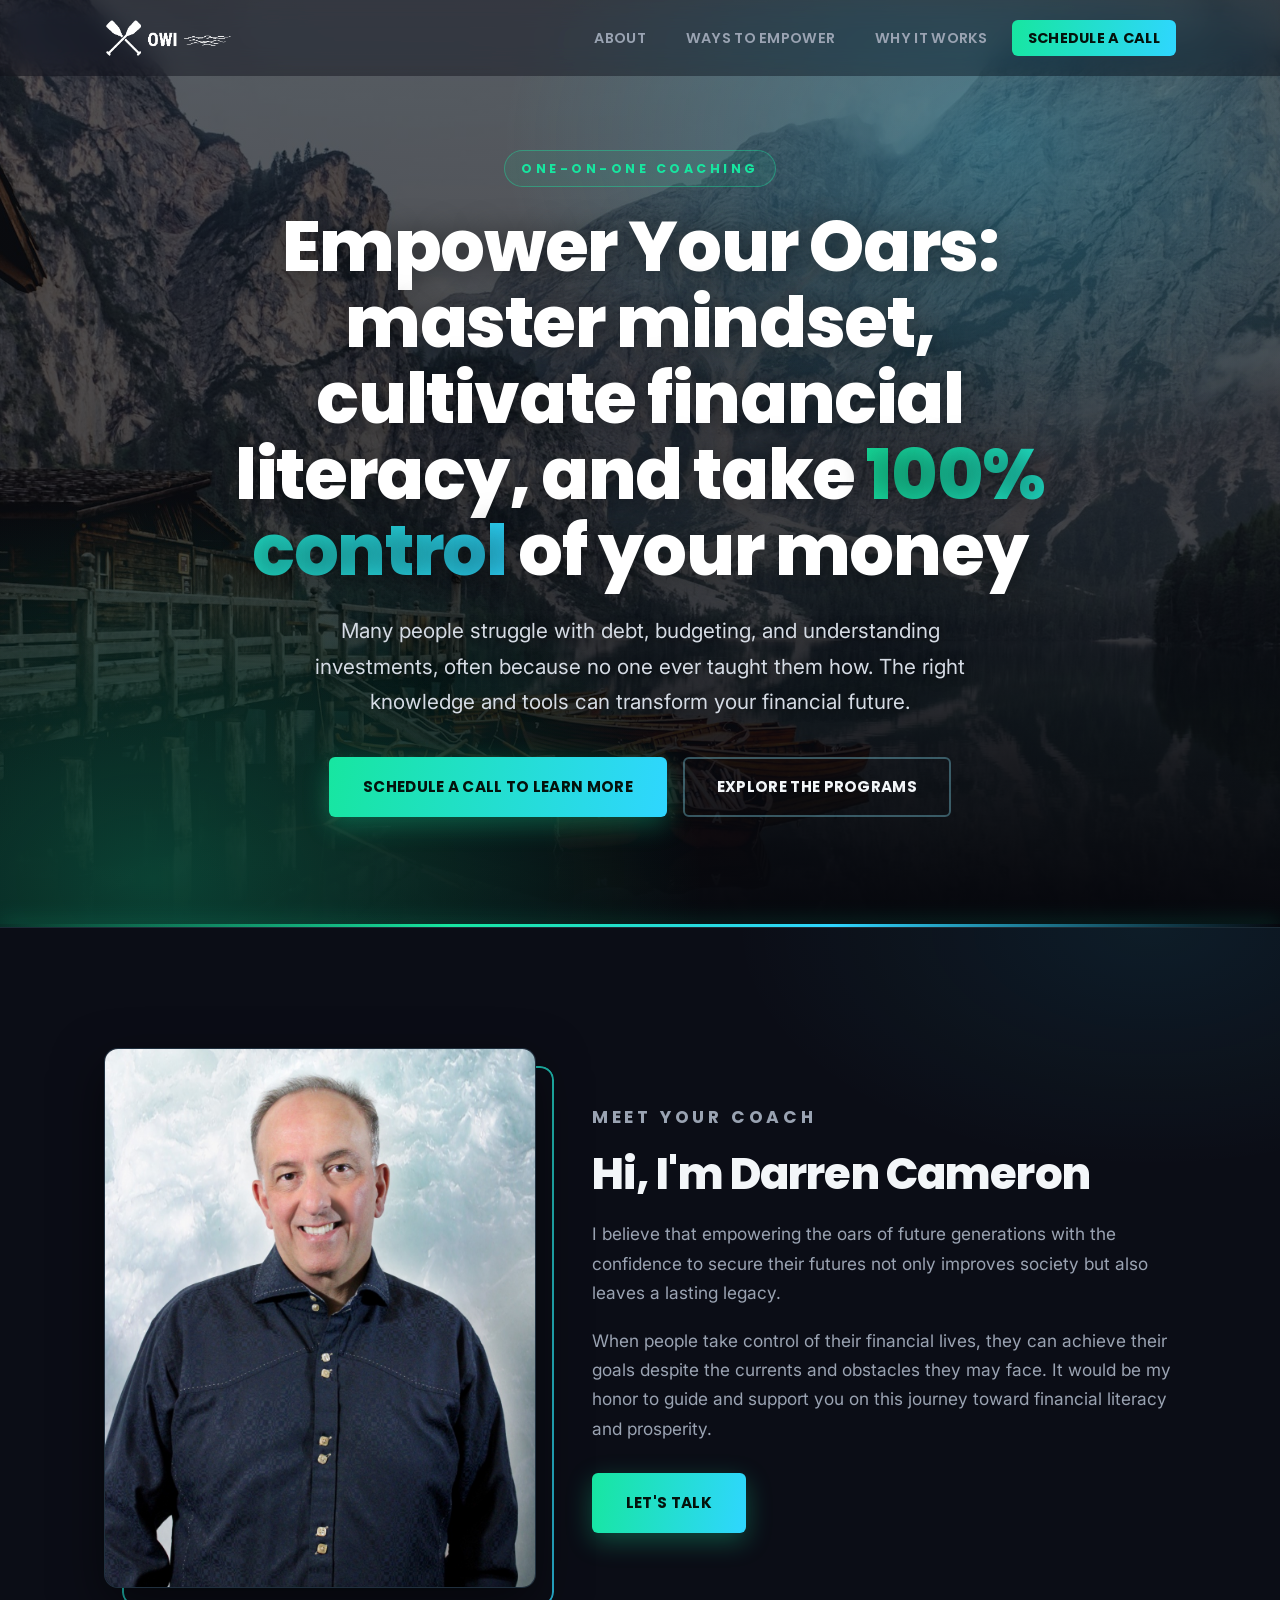
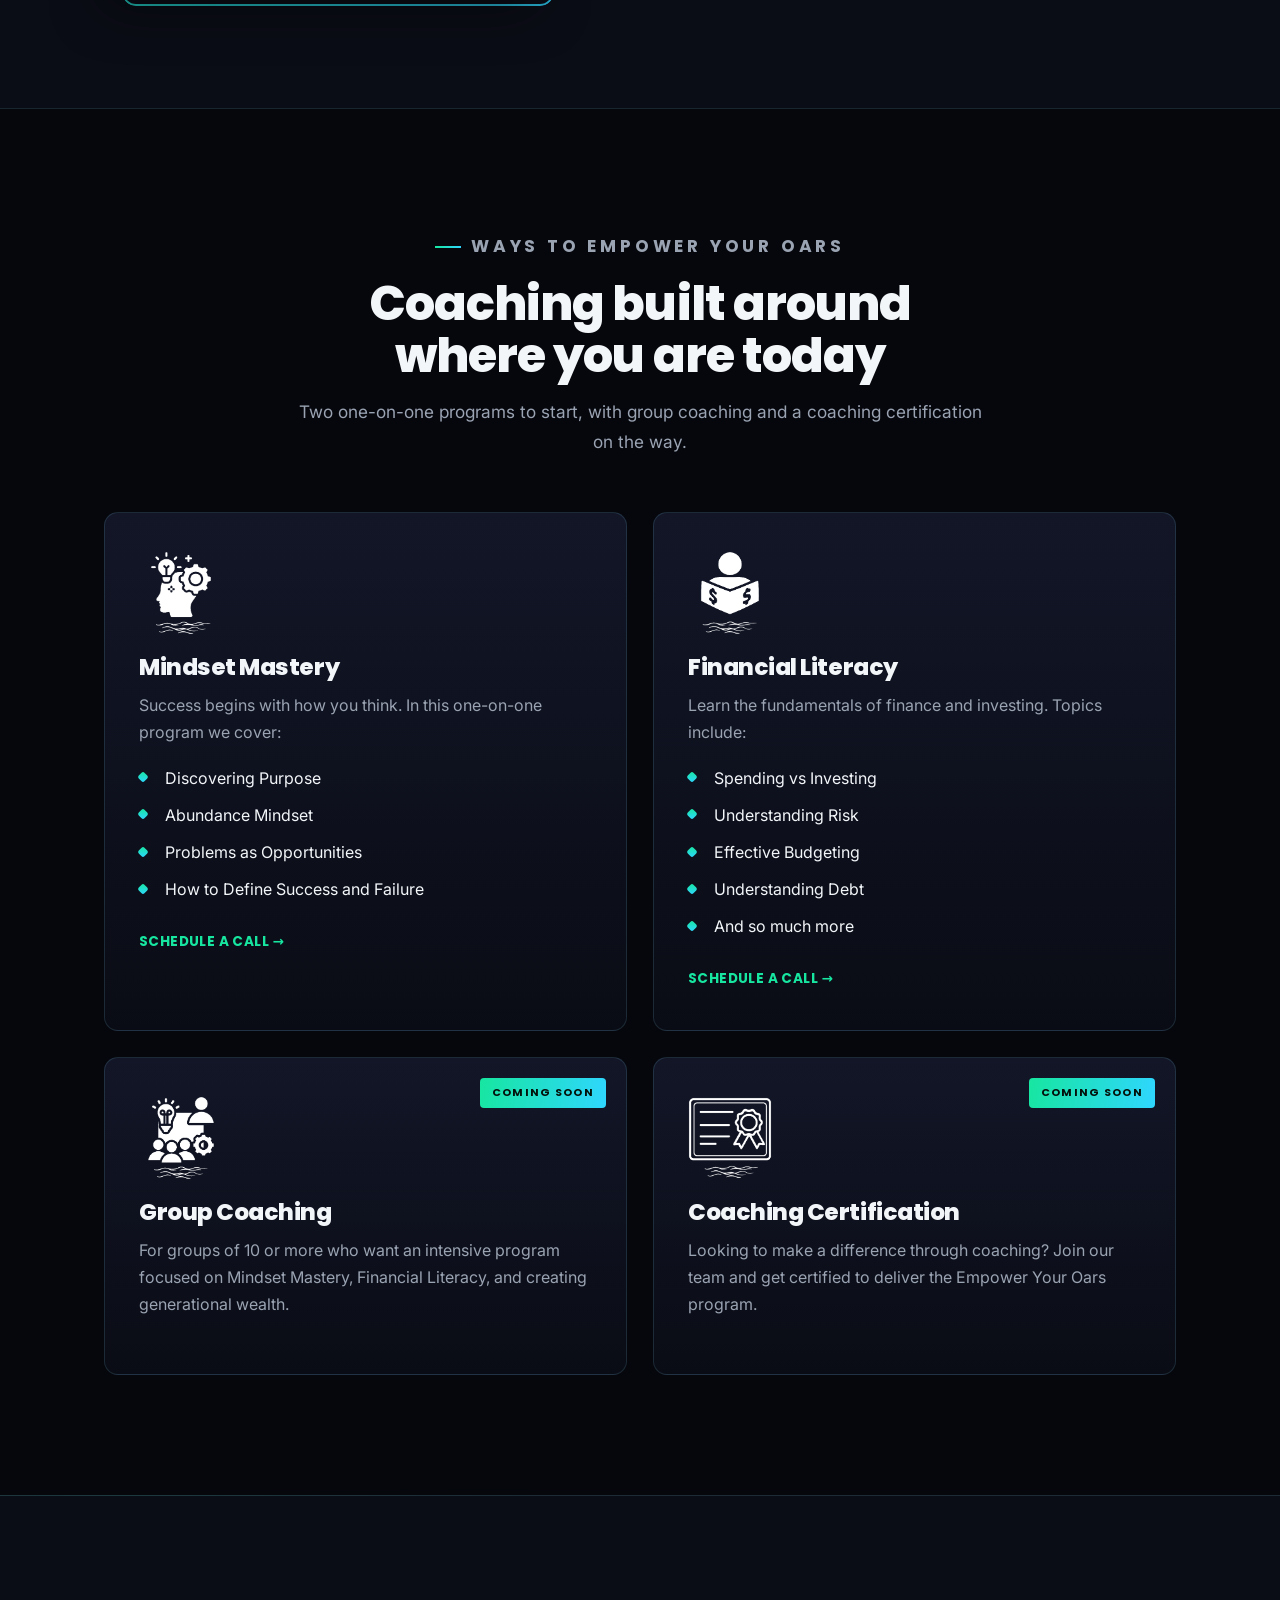
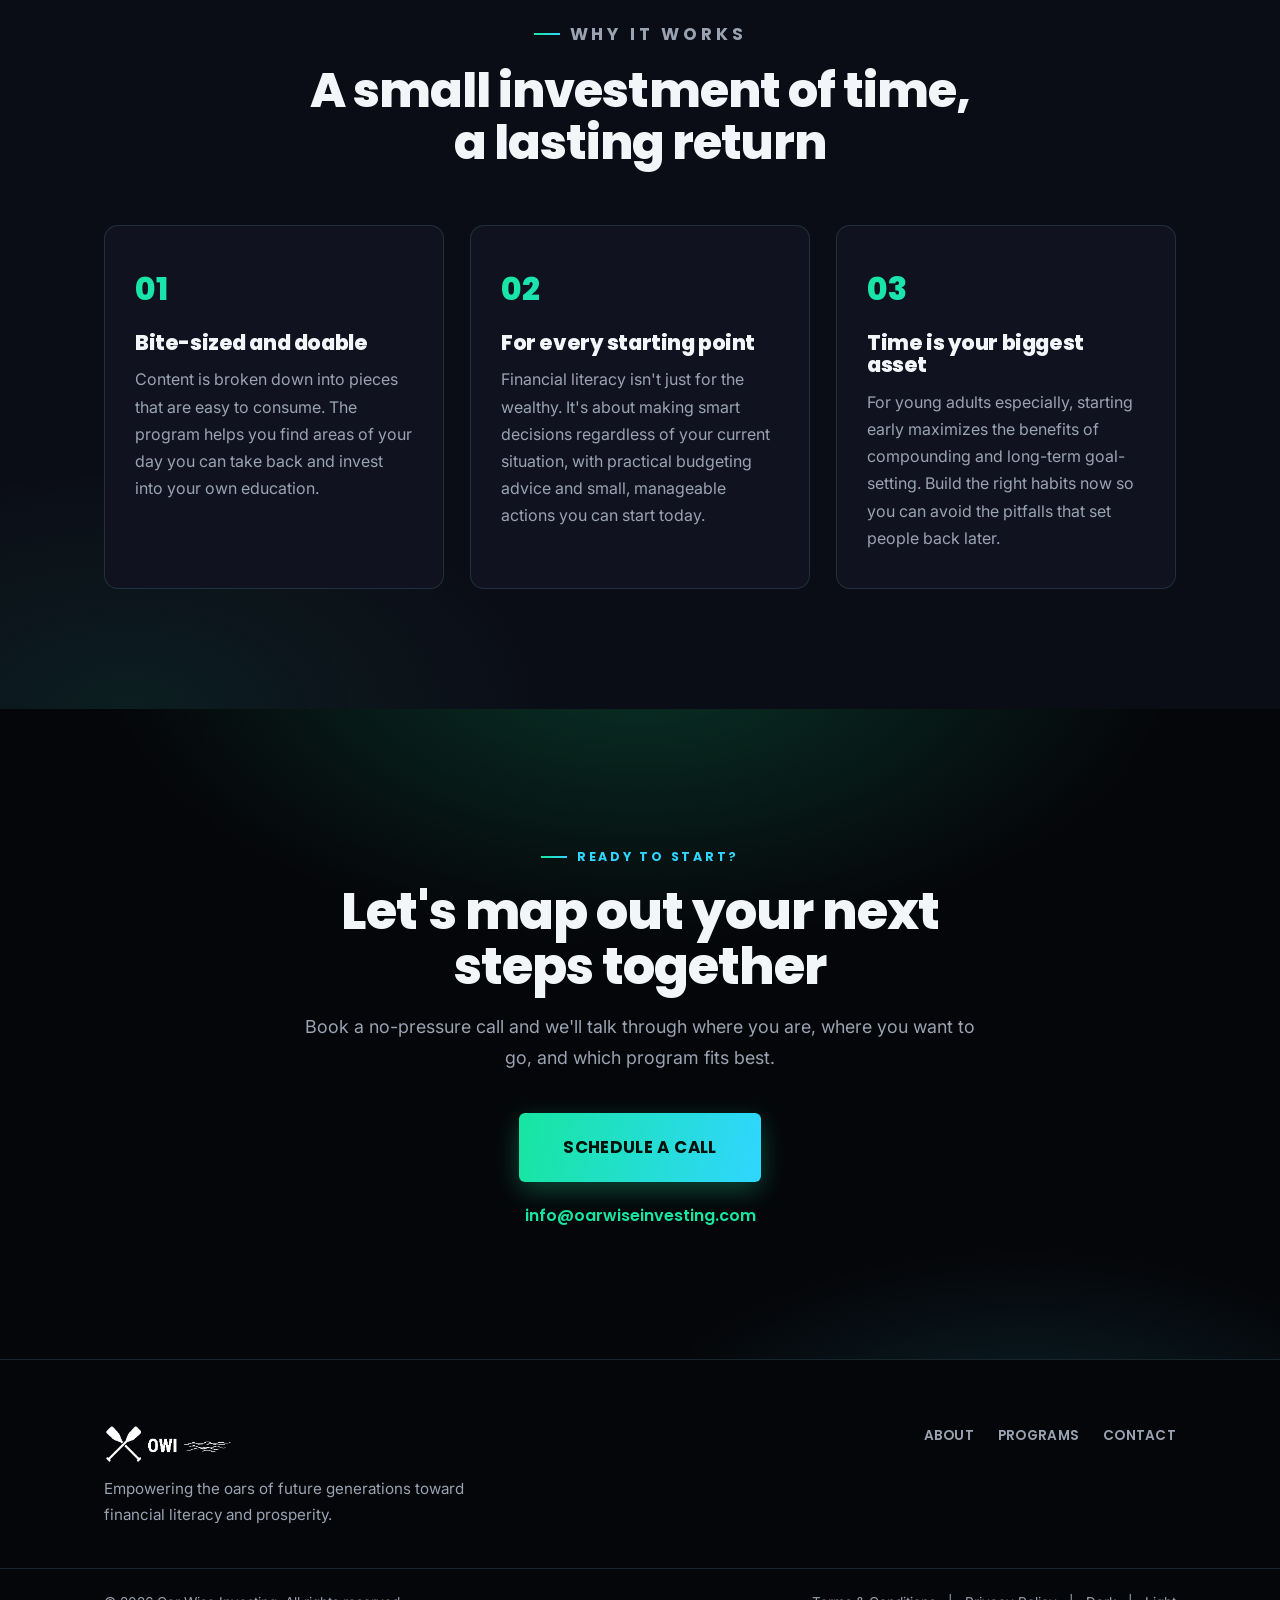
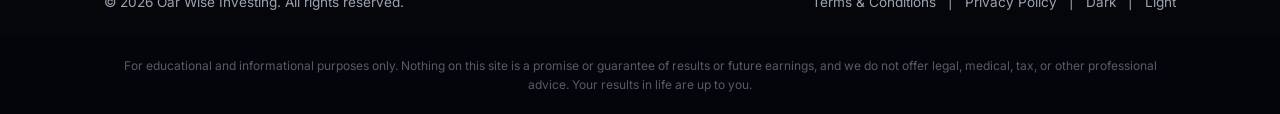
==== index-edgy.html @ b5847a8e "Add bold/edgy theme variant (index-edgy.html + styles-edgy.css); cross-link all three themes" ====
<!DOCTYPE html>
<html lang="en">
<!-- Built by Koinos | linkedin.com/in/chana | 2026 -->
<head>
    <meta charset="UTF-8">
    <meta name="viewport" content="width=device-width, initial-scale=1.0">
    <meta name="description" content="Empower Your Oars Coaching Program with Darren Cameron. One-on-one mindset mastery and financial literacy coaching to help you take 100% control of your money and build a lasting legacy.">
    <meta name="author" content="Oar Wise Investing">
    <meta name="robots" content="noindex, nofollow">
    <meta name="theme-color" content="#06070d">
    <title>Oar Wise Investing | Empower Your Oars (Bold Theme Preview)</title>

    <!-- Open Graph / social sharing -->
    <meta property="og:type" content="website">
    <meta property="og:title" content="Empower Your Oars Coaching Program">
    <meta property="og:description" content="Master mindset, cultivate financial literacy, and take 100% control of your money with one-on-one coaching from Darren Cameron.">
    <meta property="og:site_name" content="Oar Wise Investing">
    <meta property="og:url" content="https://oarwiseinvesting.com/">
    <meta property="og:image" content="https://oarwiseinvesting.com/images/social-card.jpg">
    <meta property="og:image:width" content="1200">
    <meta property="og:image:height" content="630">
    <meta property="og:image:alt" content="Oar Wise Investing - Empower Your Oars Coaching Program">
    <meta name="twitter:card" content="summary_large_image">
    <meta name="twitter:title" content="Empower Your Oars Coaching Program">
    <meta name="twitter:description" content="Master mindset, cultivate financial literacy, and take 100% control of your money.">
    <meta name="twitter:image" content="https://oarwiseinvesting.com/images/social-card.jpg">

    <link rel="icon" href="favicon.ico" sizes="any">
    <link rel="icon" type="image/png" href="images/logo-square.png">
    <link rel="apple-touch-icon" href="images/logo-square.png">

    <!-- Structured data: coaching business + founder -->
    <script type="application/ld+json">
    {
      "@context": "https://schema.org",
      "@type": "ProfessionalService",
      "name": "Oar Wise Investing",
      "alternateName": "Empower Your Oars Coaching Program",
      "description": "One-on-one mindset mastery and financial literacy coaching with Darren Cameron, helping people take control of their money and build a lasting legacy.",
      "url": "https://oarwiseinvesting.com/",
      "email": "info@oarwiseinvesting.com",
      "image": "https://oarwiseinvesting.com/images/social-card.jpg",
      "logo": "https://oarwiseinvesting.com/images/logo-square.png",
      "priceRange": "$$",
      "areaServed": "CA",
      "founder": {
        "@type": "Person",
        "name": "Darren Cameron",
        "jobTitle": "Financial Literacy & Mindset Coach"
      },
      "makesOffer": [
        {
          "@type": "Offer",
          "itemOffered": {
            "@type": "Service",
            "name": "Mindset Mastery Coaching Program",
            "description": "One-on-one coaching covering discovering purpose, abundance mindset, problems as opportunities, and defining success and failure."
          }
        },
        {
          "@type": "Offer",
          "itemOffered": {
            "@type": "Service",
            "name": "Financial Literacy Coaching Program",
            "description": "One-on-one coaching covering spending vs investing, understanding risk, effective budgeting, and understanding debt."
          }
        }
      ]
    }
    </script>
    <link rel="preconnect" href="https://fonts.googleapis.com">
    <link rel="preconnect" href="https://fonts.gstatic.com" crossorigin>
    <link href="https://fonts.googleapis.com/css2?family=Poppins:wght@400;500;600;700;800&family=Inter:wght@300;400;500;600&display=swap" rel="stylesheet">
    <link rel="stylesheet" href="styles-edgy.css">
</head>
<body>
    <!-- Navigation -->
    <header class="site-header" id="top">
        <nav class="nav-container">
            <a href="#top" class="logo" aria-label="Oar Wise Investing home">
                <img src="images/logo-wide.png" alt="Oar Wise Investing" class="logo-img">
            </a>
            <button class="nav-toggle" aria-label="Toggle navigation" aria-expanded="false">
                <span></span>
                <span></span>
                <span></span>
            </button>
            <ul class="nav-links">
                <li><a href="#about">About</a></li>
                <li><a href="#programs">Ways to Empower</a></li>
                <li><a href="#approach">Why It Works</a></li>
                <li><a href="#contact" class="nav-cta">Schedule a Call</a></li>
            </ul>
        </nav>
    </header>

    <!-- Hero Section -->
    <section class="hero">
        <div class="hero-bg" aria-hidden="true"></div>
        <div class="hero-content">
            <p class="hero-eyebrow">One-on-One Coaching</p>
            <h1>Empower Your Oars: master mindset, cultivate financial literacy, and take <em>100% control</em> of your money</h1>
            <p class="hero-subtitle">Many people struggle with debt, budgeting, and understanding investments, often because no one ever taught them how. The right knowledge and tools can transform your financial future.</p>
            <div class="hero-actions">
                <a href="#contact" class="btn btn-primary">Schedule a Call to Learn More</a>
                <a href="#programs" class="btn btn-secondary">Explore the Programs</a>
            </div>
        </div>
    </section>

    <!-- About / Darren Section -->
    <section class="about" id="about">
        <div class="container about-grid">
            <div class="about-photo">
                <div class="about-photo-frame">
                    <img src="images/darren.jpg" alt="Darren Cameron, founder of Oar Wise Investing" loading="lazy">
                </div>
            </div>
            <div class="about-text">
                <p class="section-eyebrow">Meet Your Coach</p>
                <h2>Hi, I'm Darren Cameron</h2>
                <p>I believe that empowering the oars of future generations with the confidence to secure their futures not only improves society but also leaves a lasting legacy.</p>
                <p>When people take control of their financial lives, they can achieve their goals despite the currents and obstacles they may face. It would be my honor to guide and support you on this journey toward financial literacy and prosperity.</p>
                <a href="#contact" class="btn btn-primary btn-inline">Let's Talk</a>
            </div>
        </div>
    </section>

    <!-- Programs Section -->
    <section class="programs" id="programs">
        <div class="container">
            <div class="section-header">
                <p class="section-eyebrow">Ways to Empower Your Oars</p>
                <h2>Coaching built around where you are today</h2>
                <p class="section-lead">Two one-on-one programs to start, with group coaching and a coaching certification on the way.</p>
            </div>
            <div class="programs-grid">
                <!-- Mindset Mastery -->
                <article class="program-card">
                    <div class="program-icon">
                        <img src="images/icon-mindset.png" alt="" loading="lazy">
                    </div>
                    <h3>Mindset Mastery</h3>
                    <p class="program-desc">Success begins with how you think. In this one-on-one program we cover:</p>
                    <ul class="program-list">
                        <li>Discovering Purpose</li>
                        <li>Abundance Mindset</li>
                        <li>Problems as Opportunities</li>
                        <li>How to Define Success and Failure</li>
                    </ul>
                    <a href="#contact" class="program-link">Schedule a Call &rarr;</a>
                </article>

                <!-- Financial Literacy -->
                <article class="program-card">
                    <div class="program-icon">
                        <img src="images/icon-financial.png" alt="" loading="lazy">
                    </div>
                    <h3>Financial Literacy</h3>
                    <p class="program-desc">Learn the fundamentals of finance and investing. Topics include:</p>
                    <ul class="program-list">
                        <li>Spending vs Investing</li>
                        <li>Understanding Risk</li>
                        <li>Effective Budgeting</li>
                        <li>Understanding Debt</li>
                        <li>And so much more</li>
                    </ul>
                    <a href="#contact" class="program-link">Schedule a Call &rarr;</a>
                </article>

                <!-- Group Coaching -->
                <article class="program-card program-card--soon">
                    <span class="program-badge">Coming Soon</span>
                    <div class="program-icon">
                        <img src="images/icon-group.png" alt="" loading="lazy">
                    </div>
                    <h3>Group Coaching</h3>
                    <p class="program-desc">For groups of 10 or more who want an intensive program focused on Mindset Mastery, Financial Literacy, and creating generational wealth.</p>
                </article>

                <!-- Certification -->
                <article class="program-card program-card--soon">
                    <span class="program-badge">Coming Soon</span>
                    <div class="program-icon">
                        <img src="images/icon-certification.png" alt="" loading="lazy">
                    </div>
                    <h3>Coaching Certification</h3>
                    <p class="program-desc">Looking to make a difference through coaching? Join our team and get certified to deliver the Empower Your Oars program.</p>
                </article>
            </div>
        </div>
    </section>

    <!-- Approach / Why It Works -->
    <section class="approach" id="approach">
        <div class="container">
            <div class="section-header">
                <p class="section-eyebrow">Why It Works</p>
                <h2>A small investment of time, a lasting return</h2>
            </div>
            <div class="approach-grid">
                <div class="approach-item">
                    <div class="approach-num">01</div>
                    <h3>Bite-sized and doable</h3>
                    <p>Content is broken down into pieces that are easy to consume. The program helps you find areas of your day you can take back and invest into your own education.</p>
                </div>
                <div class="approach-item">
                    <div class="approach-num">02</div>
                    <h3>For every starting point</h3>
                    <p>Financial literacy isn't just for the wealthy. It's about making smart decisions regardless of your current situation, with practical budgeting advice and small, manageable actions you can start today.</p>
                </div>
                <div class="approach-item">
                    <div class="approach-num">03</div>
                    <h3>Time is your biggest asset</h3>
                    <p>For young adults especially, starting early maximizes the benefits of compounding and long-term goal-setting. Build the right habits now so you can avoid the pitfalls that set people back later.</p>
                </div>
            </div>
        </div>
    </section>

    <!-- Contact / CTA Section -->
    <section class="contact" id="contact">
        <div class="container contact-inner">
            <p class="section-eyebrow section-eyebrow--light">Ready to Start?</p>
            <h2>Let's map out your next steps together</h2>
            <p class="contact-lead">Book a no-pressure call and we'll talk through where you are, where you want to go, and which program fits best.</p>
            <div class="contact-actions">
                <!-- TODO: point this at Darren's booking link (Calendly / HighLevel) -->
                <a href="mailto:info@oarwiseinvesting.com?subject=Schedule%20a%20Call%20-%20Empower%20Your%20Oars" class="btn btn-primary btn-lg">Schedule a Call</a>
                <a href="mailto:info@oarwiseinvesting.com" class="contact-email">info@oarwiseinvesting.com</a>
            </div>
        </div>
    </section>

    <!-- Footer -->
    <footer class="site-footer">
        <div class="container footer-inner">
            <div class="footer-brand">
                <img src="images/logo-wide.png" alt="Oar Wise Investing" class="footer-logo">
                <p>Empowering the oars of future generations toward financial literacy and prosperity.</p>
            </div>
            <div class="footer-links">
                <a href="#about">About</a>
                <a href="#programs">Programs</a>
                <a href="#contact">Contact</a>
            </div>
        </div>
        <div class="footer-bottom">
            <div class="container footer-bottom-inner">
                <p>&copy; <span id="year">2026</span> Oar Wise Investing. All rights reserved.</p>
                <p class="footer-legal">
                    <a href="#">Terms &amp; Conditions</a>
                    <span aria-hidden="true">|</span>
                    <a href="#">Privacy Policy</a>
                    <span aria-hidden="true">|</span>
                    <a href="index.html">Dark</a>
                    <span aria-hidden="true">|</span>
                    <a href="index-light.html">Light</a>
                </p>
            </div>
        </div>
        <div class="footer-disclaimer">
            <div class="container">
                <p>For educational and informational purposes only. Nothing on this site is a promise or guarantee of results or future earnings, and we do not offer legal, medical, tax, or other professional advice. Your results in life are up to you.</p>
            </div>
        </div>
    </footer>

    <script>
        // Mobile nav toggle
        (function () {
            var toggle = document.querySelector('.nav-toggle');
            var links = document.querySelector('.nav-links');
            if (toggle && links) {
                var siteHeader = document.querySelector('.site-header');
                toggle.addEventListener('click', function () {
                    var open = links.classList.toggle('is-open');
                    toggle.setAttribute('aria-expanded', open ? 'true' : 'false');
                    if (siteHeader) { siteHeader.classList.toggle('menu-open', open); }
                });
                links.addEventListener('click', function (e) {
                    if (e.target.tagName === 'A') {
                        links.classList.remove('is-open');
                        toggle.setAttribute('aria-expanded', 'false');
                        if (siteHeader) { siteHeader.classList.remove('menu-open'); }
                    }
                });
            }

            // Shrink header on scroll
            var header = document.querySelector('.site-header');
            window.addEventListener('scroll', function () {
                if (window.scrollY > 20) {
                    header.classList.add('is-scrolled');
                } else {
                    header.classList.remove('is-scrolled');
                }
            });

            // Reveal on scroll
            var revealEls = document.querySelectorAll('[data-reveal], .program-card, .approach-item, .about-grid');
            if ('IntersectionObserver' in window) {
                var io = new IntersectionObserver(function (entries) {
                    entries.forEach(function (entry) {
                        if (entry.isIntersecting) {
                            entry.target.classList.add('is-visible');
                            io.unobserve(entry.target);
                        }
                    });
                }, { threshold: 0.12 });
                revealEls.forEach(function (el) {
                    el.classList.add('reveal');
                    io.observe(el);
                });
            }

            // Current year
            var y = document.getElementById('year');
            if (y) { y.textContent = new Date().getFullYear(); }
        })();
    </script>
</body>
</html>
---- styles-edgy.css ----
/* ==========================================================================
   Oar Wise Investing - EDGY theme stylesheet
   Built by Koinos | 2026
   Dark base pushed bolder: near-black ink-blue, electric teal -> green accent,
   oversized punchy type, gradient hero wash, glowing CTAs, neon card edges.
   Modern-startup energy while keeping the brand assets (white line-art).
   ========================================================================== */

:root {
    --bg:            #06070d;
    --bg-alt:        #0b0d16;
    --bg-deep:       #050609;
    --surface:       #10131f;
    --accent:        #17e6a0;   /* electric green */
    --accent-2:      #2fd6ff;   /* electric cyan */
    --accent-hot:    #7c5cff;   /* violet pop for rare highlights */
    --tan:           #d8bd98;   /* warm tan retained, brightened */
    --text:          #f3f6f9;
    --text-muted:    #9aa3b2;
    --border:        rgba(120, 200, 220, 0.16);
    --headline:      'Poppins', system-ui, sans-serif;
    --body:          'Inter', system-ui, sans-serif;
    --maxw:          1120px;
    --radius:        14px;
    --shadow:        0 18px 50px rgba(0, 0, 0, 0.5);
    --glow:          0 0 0 1px rgba(23,230,160,0.35), 0 8px 30px rgba(23,230,160,0.25);
}

* { box-sizing: border-box; margin: 0; padding: 0; }

html { scroll-behavior: smooth; background: var(--bg); }
section[id] { scroll-margin-top: 88px; }

body {
    font-family: var(--body);
    color: var(--text);
    background: var(--bg);
    line-height: 1.7;
    -webkit-font-smoothing: antialiased;
    overflow-x: hidden;
}

h1, h2, h3 { font-family: var(--headline); font-weight: 800; line-height: 1.08; letter-spacing: -0.02em; }
h1 em, h2 em {
    font-style: normal;
    background: linear-gradient(100deg, var(--accent), var(--accent-2));
    -webkit-background-clip: text;
    background-clip: text;
    -webkit-text-fill-color: transparent;
}

a { color: inherit; text-decoration: none; }
img { max-width: 100%; display: block; }
.container { width: 100%; max-width: var(--maxw); margin: 0 auto; padding: 0 24px; }

/* ---- Buttons ---- */
.btn {
    display: inline-block;
    font-family: var(--headline);
    font-weight: 700;
    font-size: 0.95rem;
    letter-spacing: 0.02em;
    text-transform: uppercase;
    padding: 15px 32px;
    border-radius: 6px;   /* sharper corners = edgier */
    cursor: pointer;
    transition: transform .2s ease, box-shadow .2s ease, background .2s ease, color .2s ease;
    border: 2px solid transparent;
}
.btn-primary {
    background: linear-gradient(100deg, var(--accent), var(--accent-2));
    color: #04120c;
    border: none;
    padding: 17px 34px;
    box-shadow: 0 8px 26px rgba(23, 230, 160, 0.3);
}
.btn-primary:hover {
    transform: translateY(-2px);
    box-shadow: 0 12px 40px rgba(23, 230, 160, 0.5);
    filter: brightness(1.08);
}
.btn-primary.btn-lg { padding: 20px 44px; }
.btn-secondary { background: transparent; color: var(--text); border-color: rgba(120, 200, 220, 0.4); }
.btn-secondary:hover { border-color: var(--accent); color: var(--accent); transform: translateY(-2px); box-shadow: 0 0 24px rgba(23,230,160,0.25); }
.btn-inline { margin-top: 12px; }
.btn-lg { padding: 18px 42px; font-size: 1.05rem; }

/* ---- Header / Nav ---- */
.site-header {
    position: fixed;
    top: 0; left: 0; right: 0;
    z-index: 100;
    background: rgba(6, 7, 13, 0.4);
    backdrop-filter: blur(12px) saturate(140%);
    -webkit-backdrop-filter: blur(12px) saturate(140%);
    transition: background .3s ease, padding .3s ease, box-shadow .3s ease;
}
.site-header.is-scrolled {
    background: rgba(6, 7, 13, 0.85);
    box-shadow: 0 1px 0 rgba(23,230,160,0.2), 0 6px 24px rgba(0, 0, 0, 0.5);
}
.nav-container {
    max-width: var(--maxw);
    margin: 0 auto;
    padding: 18px 24px;
    display: flex;
    align-items: center;
    justify-content: space-between;
    transition: padding .3s ease;
}
.is-scrolled .nav-container { padding: 12px 24px; }
.logo { display: flex; align-items: center; gap: 10px; }
.logo-img { height: 40px; width: auto; transition: height .3s ease; }
.is-scrolled .logo-img { height: 34px; }

.nav-links { list-style: none; display: flex; align-items: center; gap: 8px; }
.nav-links a {
    font-family: var(--headline);
    font-weight: 600;
    font-size: 0.9rem;
    letter-spacing: 0.02em;
    text-transform: uppercase;
    padding: 8px 16px;
    color: var(--text-muted);
    border-radius: 6px;
    transition: color .2s ease;
}
.nav-links a:hover { color: var(--accent); }
.nav-links .nav-cta {
    background: linear-gradient(100deg, var(--accent), var(--accent-2));
    color: #04120c !important;
    font-weight: 700;
}
.nav-links .nav-cta:hover { filter: brightness(1.08); color: #04120c !important; }

.nav-toggle {
    display: none;
    flex-direction: column;
    gap: 5px;
    background: none;
    border: none;
    cursor: pointer;
    padding: 6px;
}
.nav-toggle span { width: 26px; height: 2px; background: var(--text); border-radius: 2px; transition: transform .3s ease, opacity .3s ease; }

/* ---- Hero ---- */
.hero {
    position: relative;
    min-height: 96vh;
    display: flex;
    align-items: center;
    padding: 150px 0 110px;
    overflow: hidden;
    background: var(--bg);
}
.hero-bg {
    position: absolute;
    inset: 0;
    background: url("images/hero-water.jpg") center 30% / cover no-repeat;
    z-index: 0;
}
/* vivid gradient wash over the photo for the edgy pop */
.hero-bg::after {
    content: "";
    position: absolute;
    inset: 0;
    background:
        radial-gradient(900px 600px at 78% 15%, rgba(47, 214, 255, 0.28), transparent 55%),
        radial-gradient(1000px 700px at 12% 95%, rgba(23, 230, 160, 0.26), transparent 55%),
        linear-gradient(180deg, rgba(4,6,12,0.62) 0%, rgba(4,6,12,0.72) 60%, var(--bg) 100%);
    mix-blend-mode: normal;
}
.hero-content { position: relative; z-index: 1; max-width: 880px; margin: 0 auto; padding: 0 24px; text-align: center; }
.hero-eyebrow {
    display: inline-block;
    font-family: var(--headline);
    text-transform: uppercase;
    letter-spacing: 0.28em;
    font-size: 0.78rem;
    font-weight: 700;
    color: var(--accent);
    margin-bottom: 22px;
    padding: 7px 16px;
    border: 1px solid rgba(23,230,160,0.4);
    border-radius: 999px;
    background: rgba(23,230,160,0.08);
}
.hero h1 {
    font-size: clamp(2.4rem, 6vw, 4.4rem);
    font-weight: 800;
    margin-bottom: 24px;
    color: #fff;
    text-shadow: 0 2px 30px rgba(0,0,0,0.5);
}
.hero-subtitle {
    font-size: clamp(1.05rem, 2vw, 1.3rem);
    color: #d5dbe4;
    max-width: 660px;
    margin: 0 auto 38px;
    text-shadow: 0 1px 12px rgba(0,0,0,0.5);
}
.hero-actions { display: flex; gap: 16px; justify-content: center; flex-wrap: wrap; }
.hero::after {
    content: "";
    position: absolute;
    left: 0; right: 0; bottom: 0;
    height: 3px;
    background: linear-gradient(90deg, transparent, var(--accent) 35%, var(--accent-2) 65%, transparent);
    box-shadow: 0 0 20px rgba(23,230,160,0.6);
}

/* ---- Section headers ---- */
.section-header { text-align: center; max-width: 700px; margin: 0 auto 56px; }
.section-eyebrow {
    display: inline-flex;
    align-items: center;
    gap: 10px;
    font-family: var(--headline);
    text-transform: uppercase;
    letter-spacing: 0.22em;
    font-size: 0.78rem;
    font-weight: 700;
    color: var(--accent);
    margin-bottom: 16px;
}
.section-eyebrow::before {
    content: "";
    width: 26px;
    height: 2px;
    background: linear-gradient(90deg, var(--accent), var(--accent-2));
}
.about-text .section-eyebrow::before { display: none; }
.section-eyebrow--light { color: var(--accent-2); }
.section-header h2 { font-size: clamp(2rem, 4vw, 3rem); margin-bottom: 16px; }
.section-lead, .section-header p { color: var(--text-muted); font-size: 1.08rem; }

/* ---- About ---- */
.about {
    padding: 120px 0;
    background:
        radial-gradient(700px 400px at 90% 0%, rgba(47,214,255,0.08), transparent 60%),
        var(--bg-alt);
    border-top: 1px solid var(--border);
}
.about-grid {
    display: grid;
    grid-template-columns: 0.85fr 1.15fr;
    gap: 56px;
    align-items: center;
}
.about-photo { position: relative; }
.about-photo::before {
    content: "";
    position: absolute;
    inset: 18px -18px -18px 18px;
    border: 2px solid transparent;
    border-radius: var(--radius);
    background: linear-gradient(130deg, var(--accent), var(--accent-2)) border-box;
    -webkit-mask: linear-gradient(#000 0 0) padding-box, linear-gradient(#000 0 0);
    -webkit-mask-composite: xor;
            mask-composite: exclude;
    z-index: 0;
    pointer-events: none;
    opacity: 0.8;
}
.about-photo-frame {
    position: relative;
    z-index: 1;
    border-radius: var(--radius);
    overflow: hidden;
    aspect-ratio: 4 / 5;
    background: var(--surface);
    border: 1px solid var(--border);
    box-shadow: var(--shadow);
}
.about-photo-frame img { width: 100%; height: 100%; object-fit: cover; }
.about-text .section-eyebrow { text-align: left; }
.about-text h2 { font-size: clamp(2rem, 3.6vw, 2.7rem); margin-bottom: 22px; }
.about-text p { color: var(--text-muted); margin-bottom: 18px; font-size: 1.08rem; }

/* ---- Programs ---- */
.programs { padding: 120px 0; background: var(--bg); border-top: 1px solid var(--border); }
.programs-grid {
    display: grid;
    grid-template-columns: repeat(2, 1fr);
    gap: 26px;
}
.program-card {
    position: relative;
    background: linear-gradient(180deg, #121627, #0a0c15);
    border: 1px solid var(--border);
    border-radius: var(--radius);
    padding: 38px 34px;
    overflow: hidden;
    transition: transform .25s ease, border-color .25s ease, box-shadow .25s ease;
}
.program-card::before {
    content: "";
    position: absolute;
    top: 0; left: 0; right: 0;
    height: 3px;
    background: linear-gradient(90deg, var(--accent), var(--accent-2));
    transform: scaleX(0);
    transform-origin: left;
    transition: transform .3s ease;
}
.program-card:hover { transform: translateY(-6px); border-color: rgba(23,230,160,0.5); box-shadow: 0 20px 50px rgba(0,0,0,0.5), 0 0 30px rgba(23,230,160,0.12); }
.program-card:hover::before { transform: scaleX(1); }
.program-card--soon { opacity: 0.78; }
.program-icon {
    width: 84px; height: 84px;
    display: flex; align-items: center; justify-content: center;
    margin-bottom: 20px;
}
.program-icon img { width: 100%; height: 100%; object-fit: contain; }
.program-card h3 { font-size: 1.45rem; margin-bottom: 12px; }
.program-desc { color: var(--text-muted); margin-bottom: 18px; }
.program-list { list-style: none; margin-bottom: 24px; }
.program-list li {
    position: relative;
    padding-left: 26px;
    margin-bottom: 10px;
    color: var(--text);
}
.program-list li::before {
    content: "";
    position: absolute;
    left: 0; top: 0.55em;
    width: 8px; height: 8px;
    border-radius: 2px;
    transform: rotate(45deg);
    background: linear-gradient(135deg, var(--accent), var(--accent-2));
}
.program-link {
    font-family: var(--headline);
    font-weight: 700;
    text-transform: uppercase;
    letter-spacing: 0.03em;
    font-size: 0.85rem;
    color: var(--accent);
    transition: color .2s ease;
}
.program-link:hover { color: var(--accent-2); }
.program-badge {
    position: absolute;
    top: 20px; right: 20px;
    font-family: var(--headline);
    font-size: 0.68rem;
    font-weight: 700;
    text-transform: uppercase;
    letter-spacing: 0.12em;
    color: #04120c;
    background: linear-gradient(100deg, var(--accent), var(--accent-2));
    padding: 6px 12px;
    border-radius: 4px;
}

/* ---- Approach ---- */
.approach {
    padding: 120px 0;
    background:
        radial-gradient(700px 400px at 10% 100%, rgba(23,230,160,0.08), transparent 60%),
        var(--bg-alt);
    border-top: 1px solid var(--border);
}
.approach-grid {
    display: grid;
    grid-template-columns: repeat(3, 1fr);
    gap: 26px;
}
.approach-item {
    padding: 36px 30px;
    border-radius: var(--radius);
    background: var(--surface);
    border: 1px solid var(--border);
    transition: transform .25s ease, border-color .25s ease;
}
.approach-item:hover { transform: translateY(-4px); border-color: rgba(47,214,255,0.4); }
.approach-num {
    font-family: var(--headline);
    font-weight: 800;
    font-size: 2rem;
    background: linear-gradient(120deg, var(--accent), var(--accent-2));
    -webkit-background-clip: text;
    background-clip: text;
    -webkit-text-fill-color: transparent;
    margin-bottom: 16px;
}
.approach-item h3 { font-size: 1.3rem; margin-bottom: 12px; }
.approach-item p { color: var(--text-muted); }

/* ---- Contact ---- */
.contact {
    padding: 130px 0;
    position: relative;
    background:
        radial-gradient(900px 500px at 50% -10%, rgba(23, 230, 160, 0.2), transparent 60%),
        radial-gradient(700px 400px at 80% 120%, rgba(47,214,255,0.16), transparent 60%),
        var(--bg-deep);
    text-align: center;
}
.contact-inner { max-width: 740px; margin: 0 auto; }
.contact h2 { font-size: clamp(2.1rem, 4.6vw, 3.2rem); margin-bottom: 18px; }
.contact-lead { color: var(--text-muted); font-size: 1.12rem; margin-bottom: 40px; }
.contact-actions { display: flex; flex-direction: column; align-items: center; gap: 20px; }
.contact-email { color: var(--accent); font-family: var(--headline); font-weight: 600; }
.contact-email:hover { color: var(--accent-2); }

/* ---- Footer ---- */
.site-footer { background: var(--bg-deep); border-top: 1px solid var(--border); }
.footer-inner {
    display: flex;
    justify-content: space-between;
    align-items: flex-start;
    gap: 40px;
    padding-top: 64px;
    padding-bottom: 40px;
    flex-wrap: wrap;
}
.footer-brand { max-width: 380px; }
.footer-logo { height: 40px; width: auto; margin-bottom: 4px; }
.footer-brand p { color: var(--text-muted); margin-top: 12px; font-size: 0.95rem; }
.footer-links { display: flex; gap: 24px; }
.footer-links a { color: var(--text-muted); font-family: var(--headline); font-weight: 600; text-transform: uppercase; letter-spacing: 0.02em; font-size: 0.85rem; }
.footer-links a:hover { color: var(--accent); }
.footer-bottom { border-top: 1px solid var(--border); }
.footer-bottom-inner {
    display: flex;
    justify-content: space-between;
    align-items: center;
    padding: 22px 24px;
    flex-wrap: wrap;
    gap: 10px;
}
.footer-bottom p, .footer-legal a { color: var(--text-muted); font-size: 0.85rem; }
.footer-legal { display: flex; gap: 12px; align-items: center; }
.footer-legal a:hover { color: var(--accent); }
.footer-disclaimer { background: #04050a; }
.footer-disclaimer p { color: rgba(154, 163, 178, 0.55); font-size: 0.75rem; padding: 20px 0; text-align: center; line-height: 1.6; }

/* ---- Reveal animation ---- */
.reveal { opacity: 0; transform: translateY(24px); transition: opacity .6s ease, transform .6s ease; }
.reveal.is-visible { opacity: 1; transform: none; }

/* ---- Responsive ---- */
@media (max-width: 860px) {
    .about-grid { grid-template-columns: 1fr; gap: 36px; }
    .about-photo-frame { max-width: 360px; margin: 0 auto; }
    .programs-grid { grid-template-columns: 1fr; }
    .approach-grid { grid-template-columns: 1fr; }

    .nav-toggle { display: flex; }
    .site-header.menu-open,
    .site-header:has(.nav-links.is-open) {
        background: var(--bg) !important;
        backdrop-filter: none !important;
        -webkit-backdrop-filter: none !important;
        box-shadow: 0 6px 20px rgba(0, 0, 0, 0.5);
    }
    .nav-links {
        position: absolute;
        top: 100%; left: 0; right: 0;
        flex-direction: column;
        align-items: stretch;
        gap: 6px;
        background: var(--bg);
        padding: 0 16px;
        border-top: 1px solid var(--border);
        box-shadow: 0 16px 30px rgba(0, 0, 0, 0.6);
        max-height: 0;
        overflow: hidden;
        transition: max-height .35s ease, padding .35s ease;
    }
    .nav-links.is-open { max-height: 70vh; padding-top: 14px; padding-bottom: 18px; }
    .nav-links li { flex: 0 0 auto; }
    .nav-links a { display: block; padding: 13px 12px; text-align: center; }
    .nav-links .nav-cta { margin-top: 4px; text-align: center; }
}

@media (max-width: 480px) {
    .hero { min-height: auto; padding: 130px 0 70px; }
    .hero-actions .btn { width: 100%; }
    .footer-inner { flex-direction: column; }
}

@media (prefers-reduced-motion: reduce) {
    * { scroll-behavior: auto !important; }
    .reveal { opacity: 1; transform: none; transition: none; }
    .program-card:hover::before { transition: none; }
}
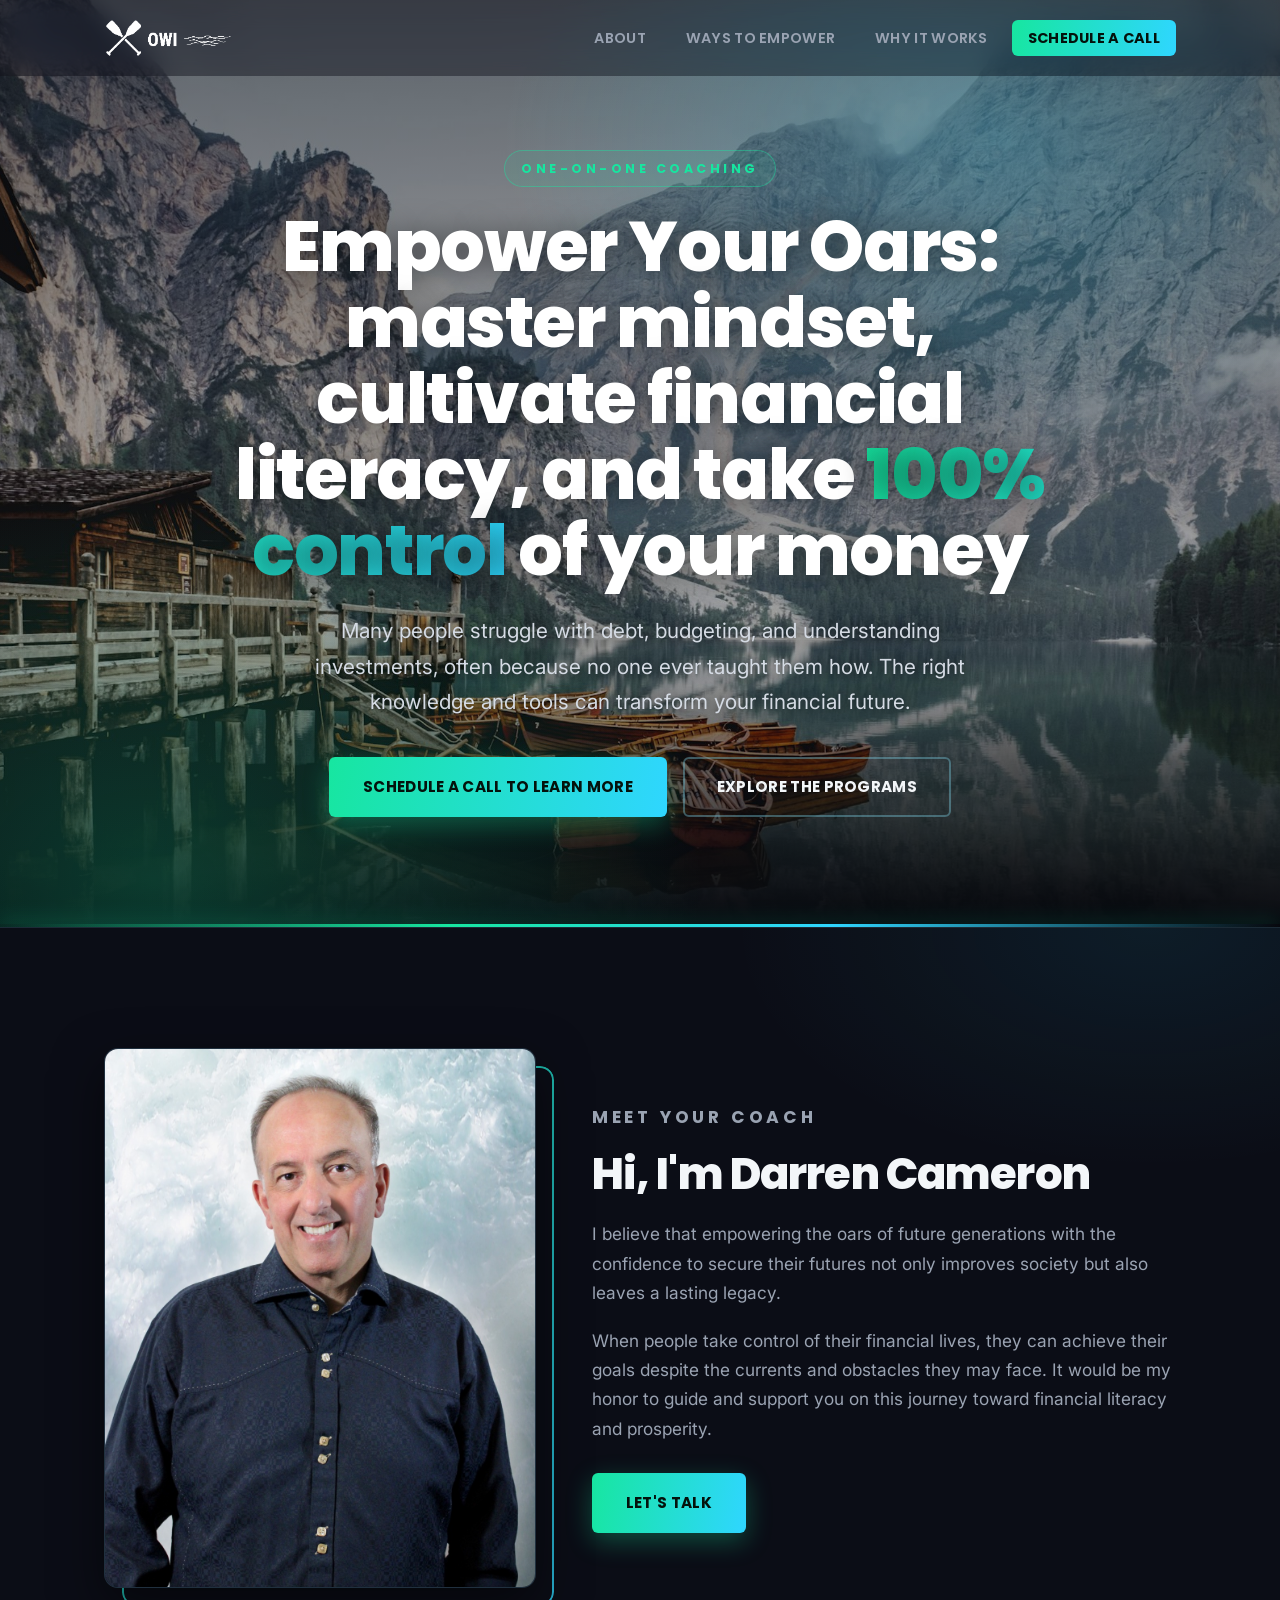
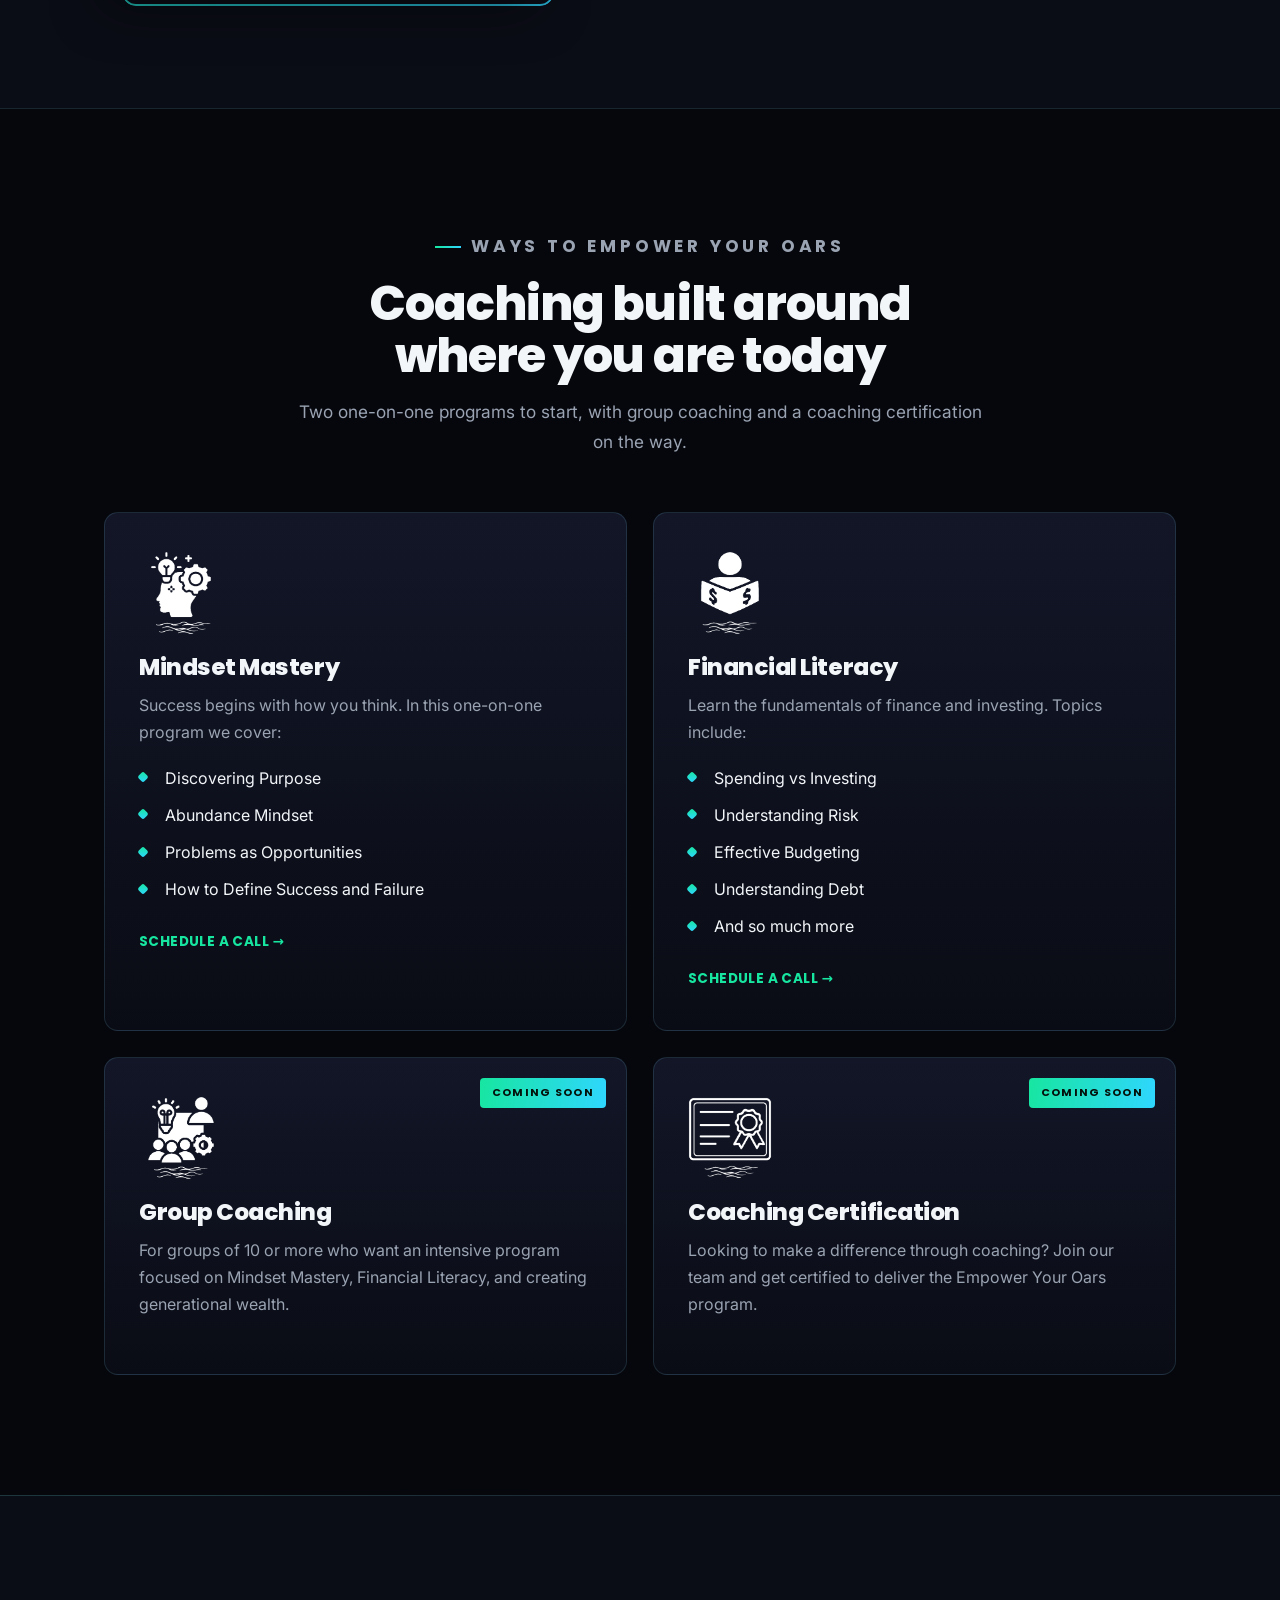
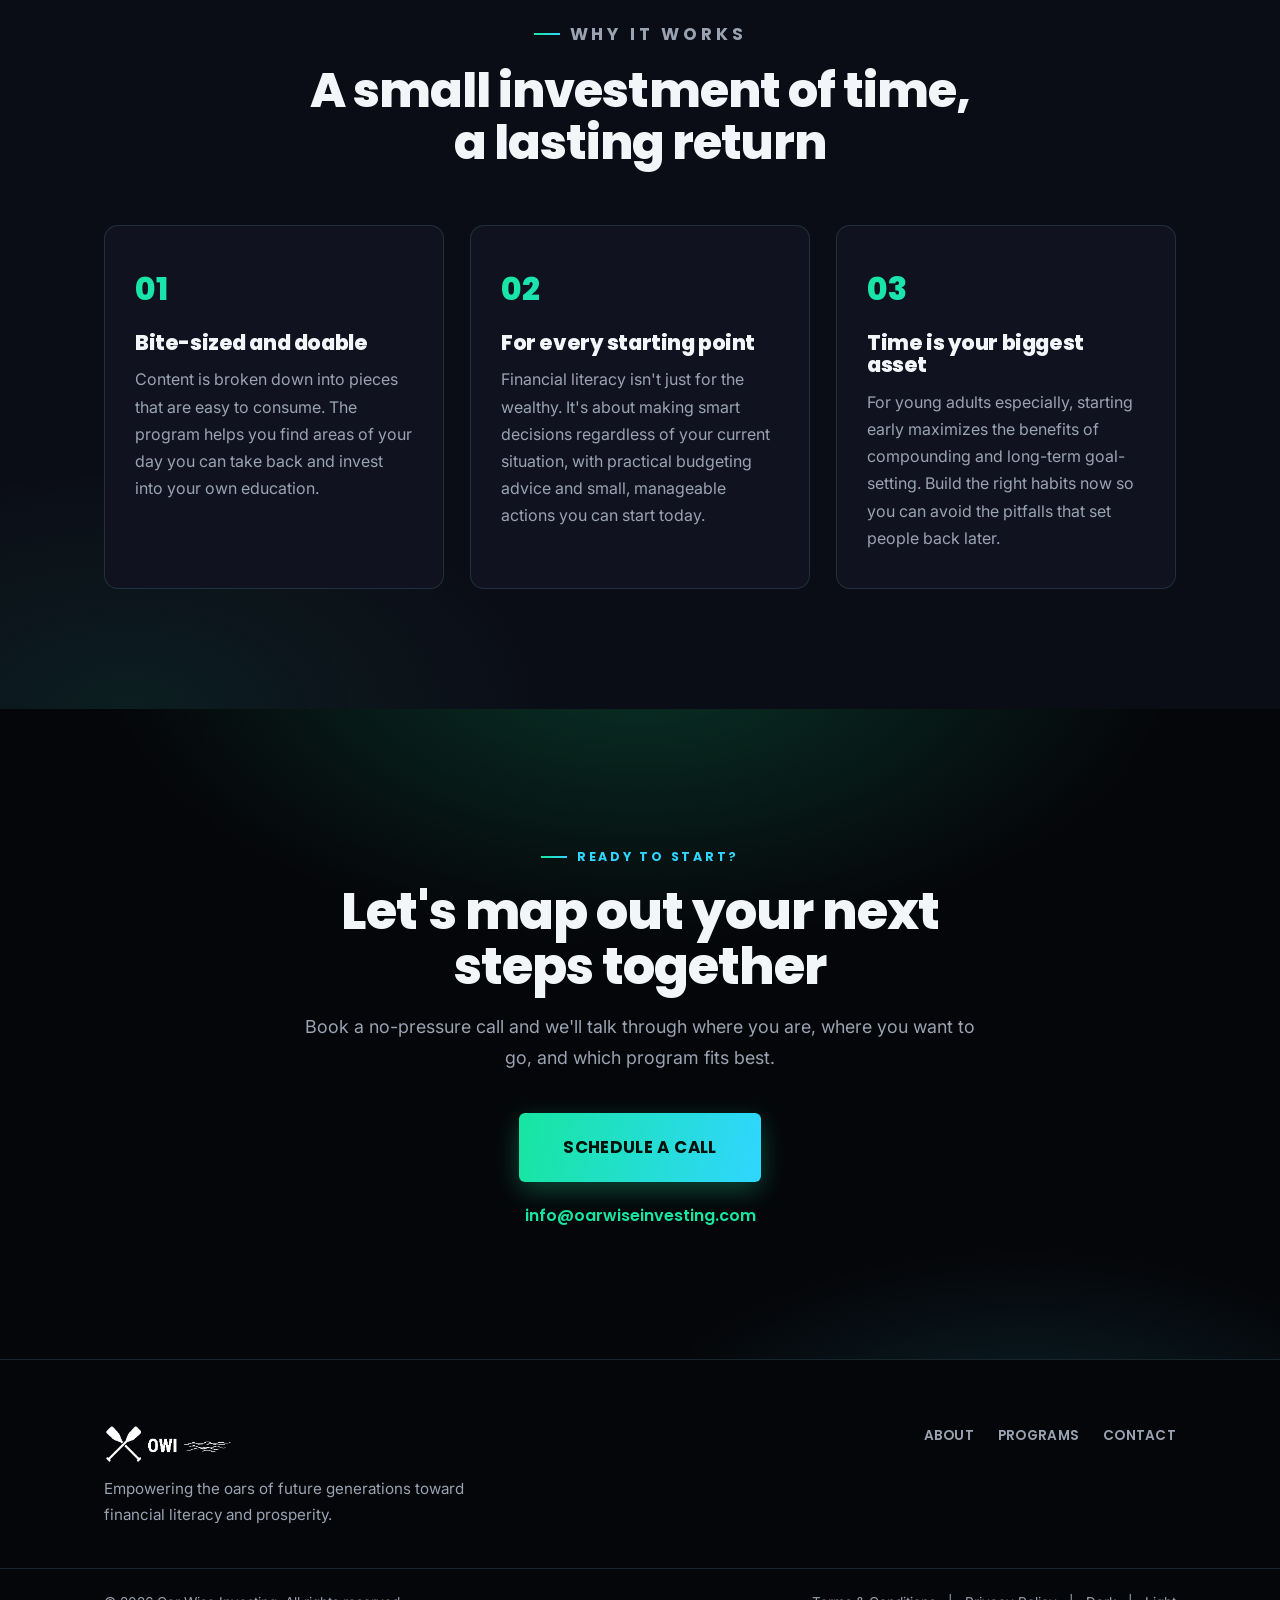
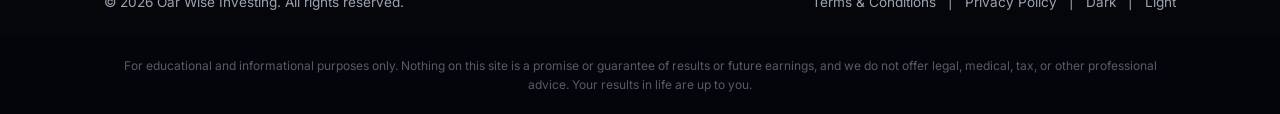
==== commit c6afaf22: "Wire Schedule a Call CTA to Darren's booking link (verified); note dark chosen" ====
--- a/index-edgy.html
+++ b/index-edgy.html
@@ -225,8 +225,7 @@
             <h2>Let's map out your next steps together</h2>
             <p class="contact-lead">Book a no-pressure call and we'll talk through where you are, where you want to go, and which program fits best.</p>
             <div class="contact-actions">
-                <!-- TODO: point this at Darren's booking link (Calendly / HighLevel) -->
-                <a href="mailto:info@oarwiseinvesting.com?subject=Schedule%20a%20Call%20-%20Empower%20Your%20Oars" class="btn btn-primary btn-lg">Schedule a Call</a>
+                <a href="https://oarwiseinvesting.com/schedule-call-6978-4164" class="btn btn-primary btn-lg">Schedule a Call</a>
                 <a href="mailto:info@oarwiseinvesting.com" class="contact-email">info@oarwiseinvesting.com</a>
             </div>
         </div>
--- a/styles-edgy.css
+++ b/styles-edgy.css
@@ -157,7 +157,7 @@
 .hero-bg {
     position: absolute;
     inset: 0;
-    background: url("images/hero-water.jpg") center 30% / cover no-repeat;
+    background: url("images/hero-water.jpg") center 72% / cover no-repeat;
     z-index: 0;
 }
 /* vivid gradient wash over the photo for the edgy pop */
@@ -166,9 +166,9 @@
     position: absolute;
     inset: 0;
     background:
-        radial-gradient(900px 600px at 78% 15%, rgba(47, 214, 255, 0.28), transparent 55%),
-        radial-gradient(1000px 700px at 12% 95%, rgba(23, 230, 160, 0.26), transparent 55%),
-        linear-gradient(180deg, rgba(4,6,12,0.62) 0%, rgba(4,6,12,0.72) 60%, var(--bg) 100%);
+        radial-gradient(900px 600px at 78% 15%, rgba(47, 214, 255, 0.26), transparent 55%),
+        radial-gradient(1000px 700px at 12% 95%, rgba(23, 230, 160, 0.22), transparent 55%),
+        linear-gradient(180deg, rgba(4,6,12,0.6) 0%, rgba(4,6,12,0.34) 45%, rgba(4,6,12,0.3) 72%, var(--bg) 100%);
     mix-blend-mode: normal;
 }
 .hero-content { position: relative; z-index: 1; max-width: 880px; margin: 0 auto; padding: 0 24px; text-align: center; }
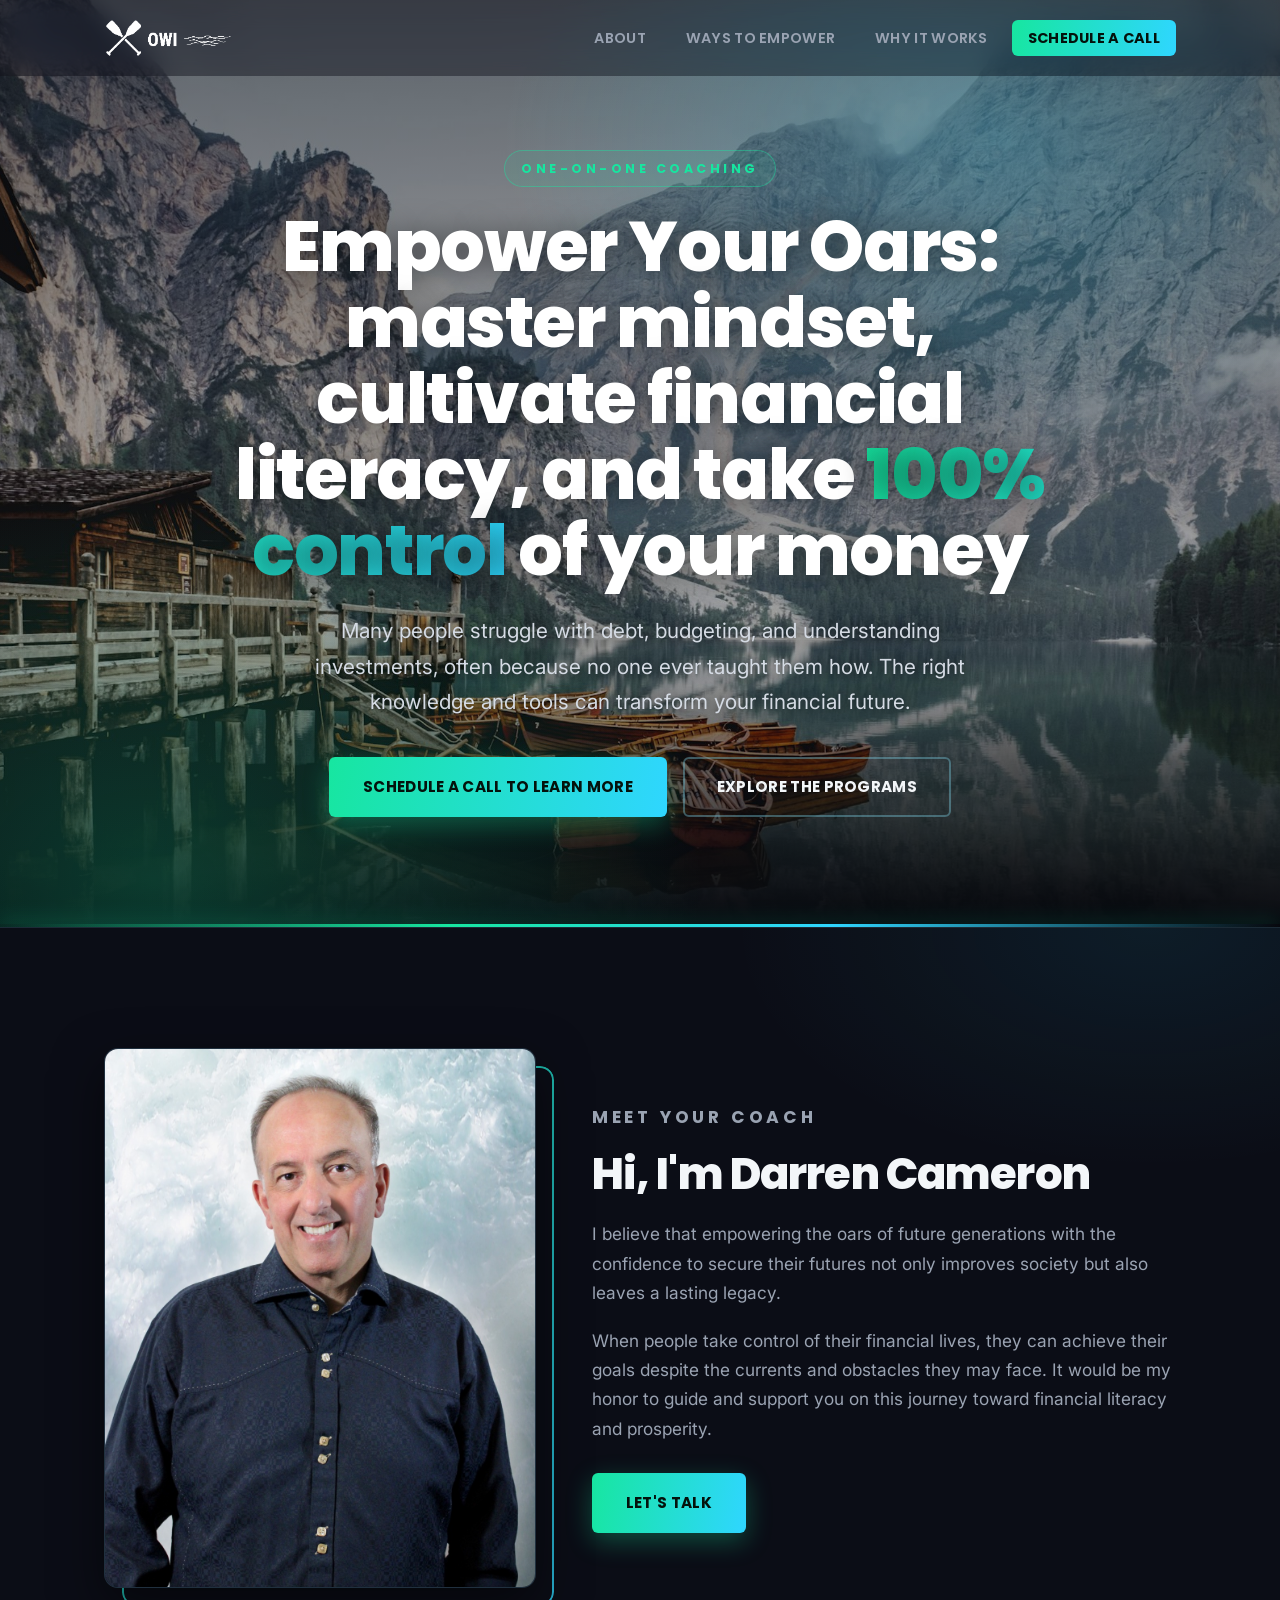
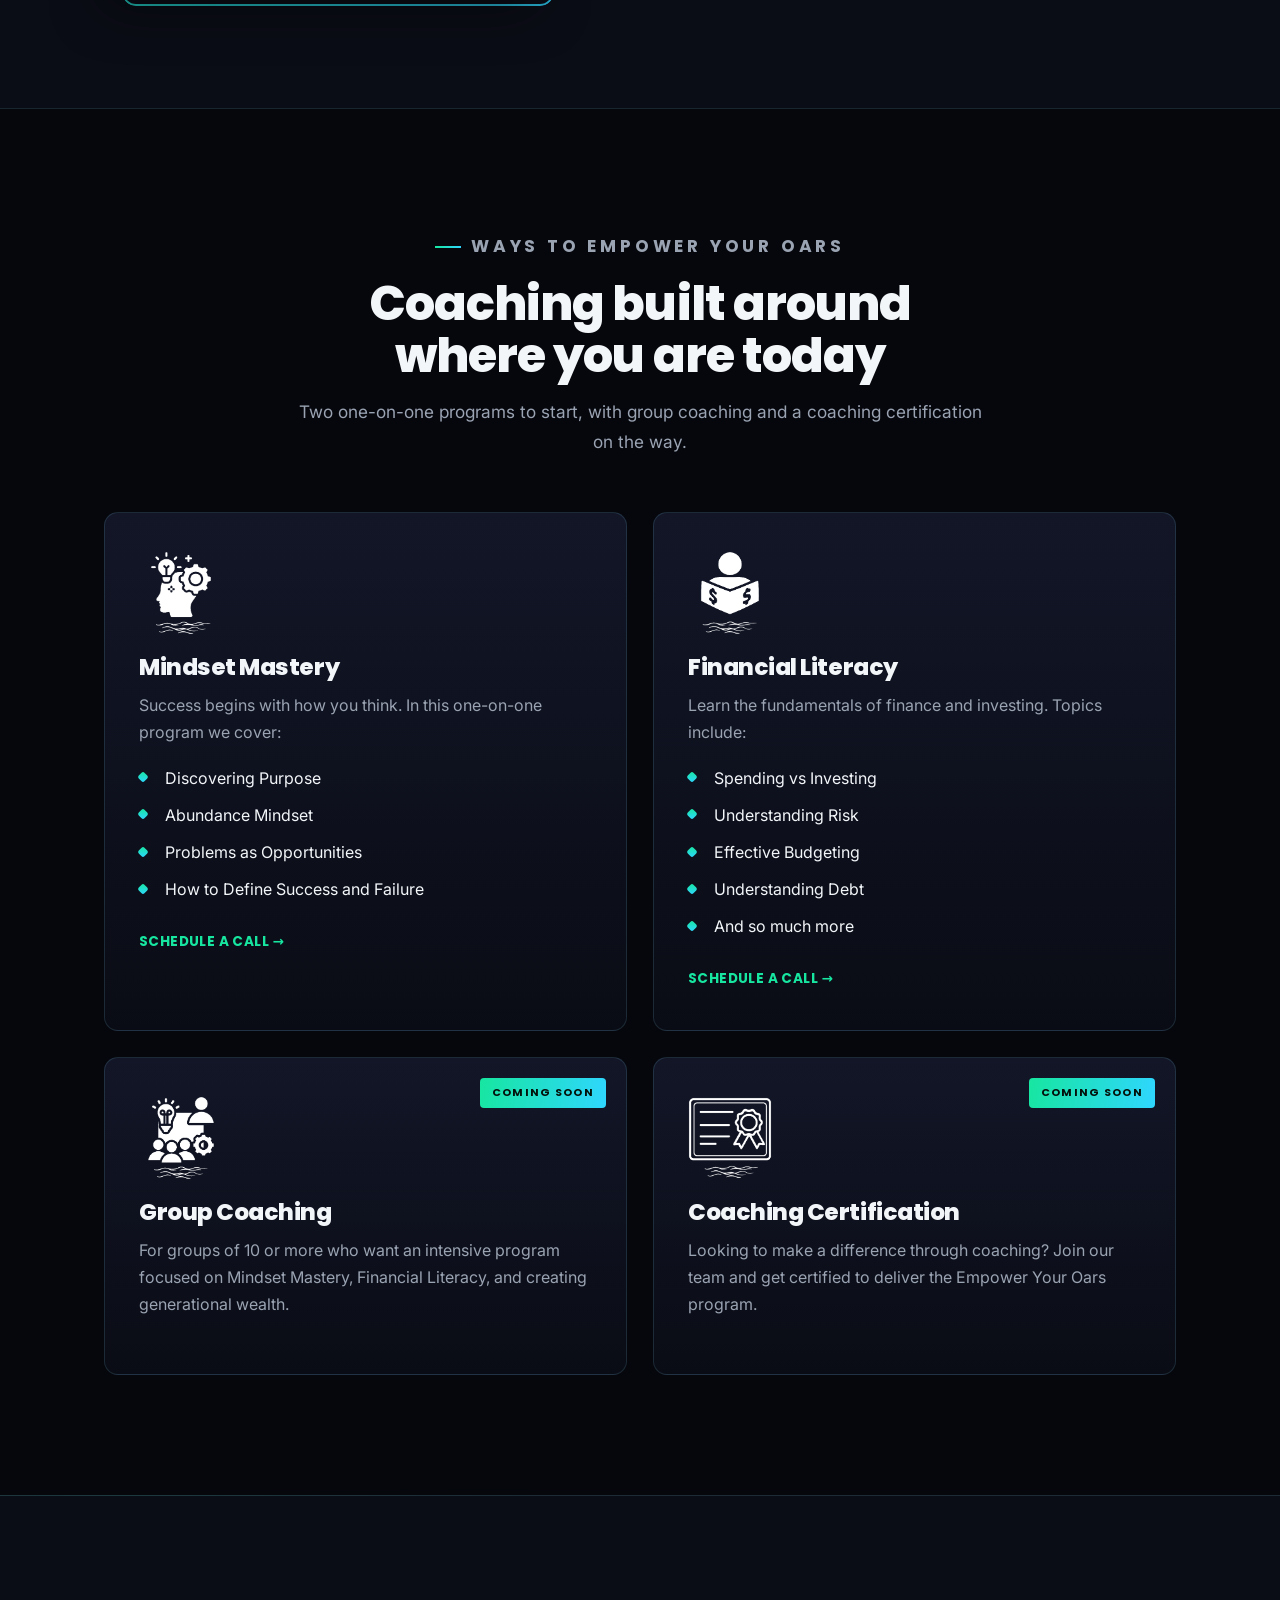
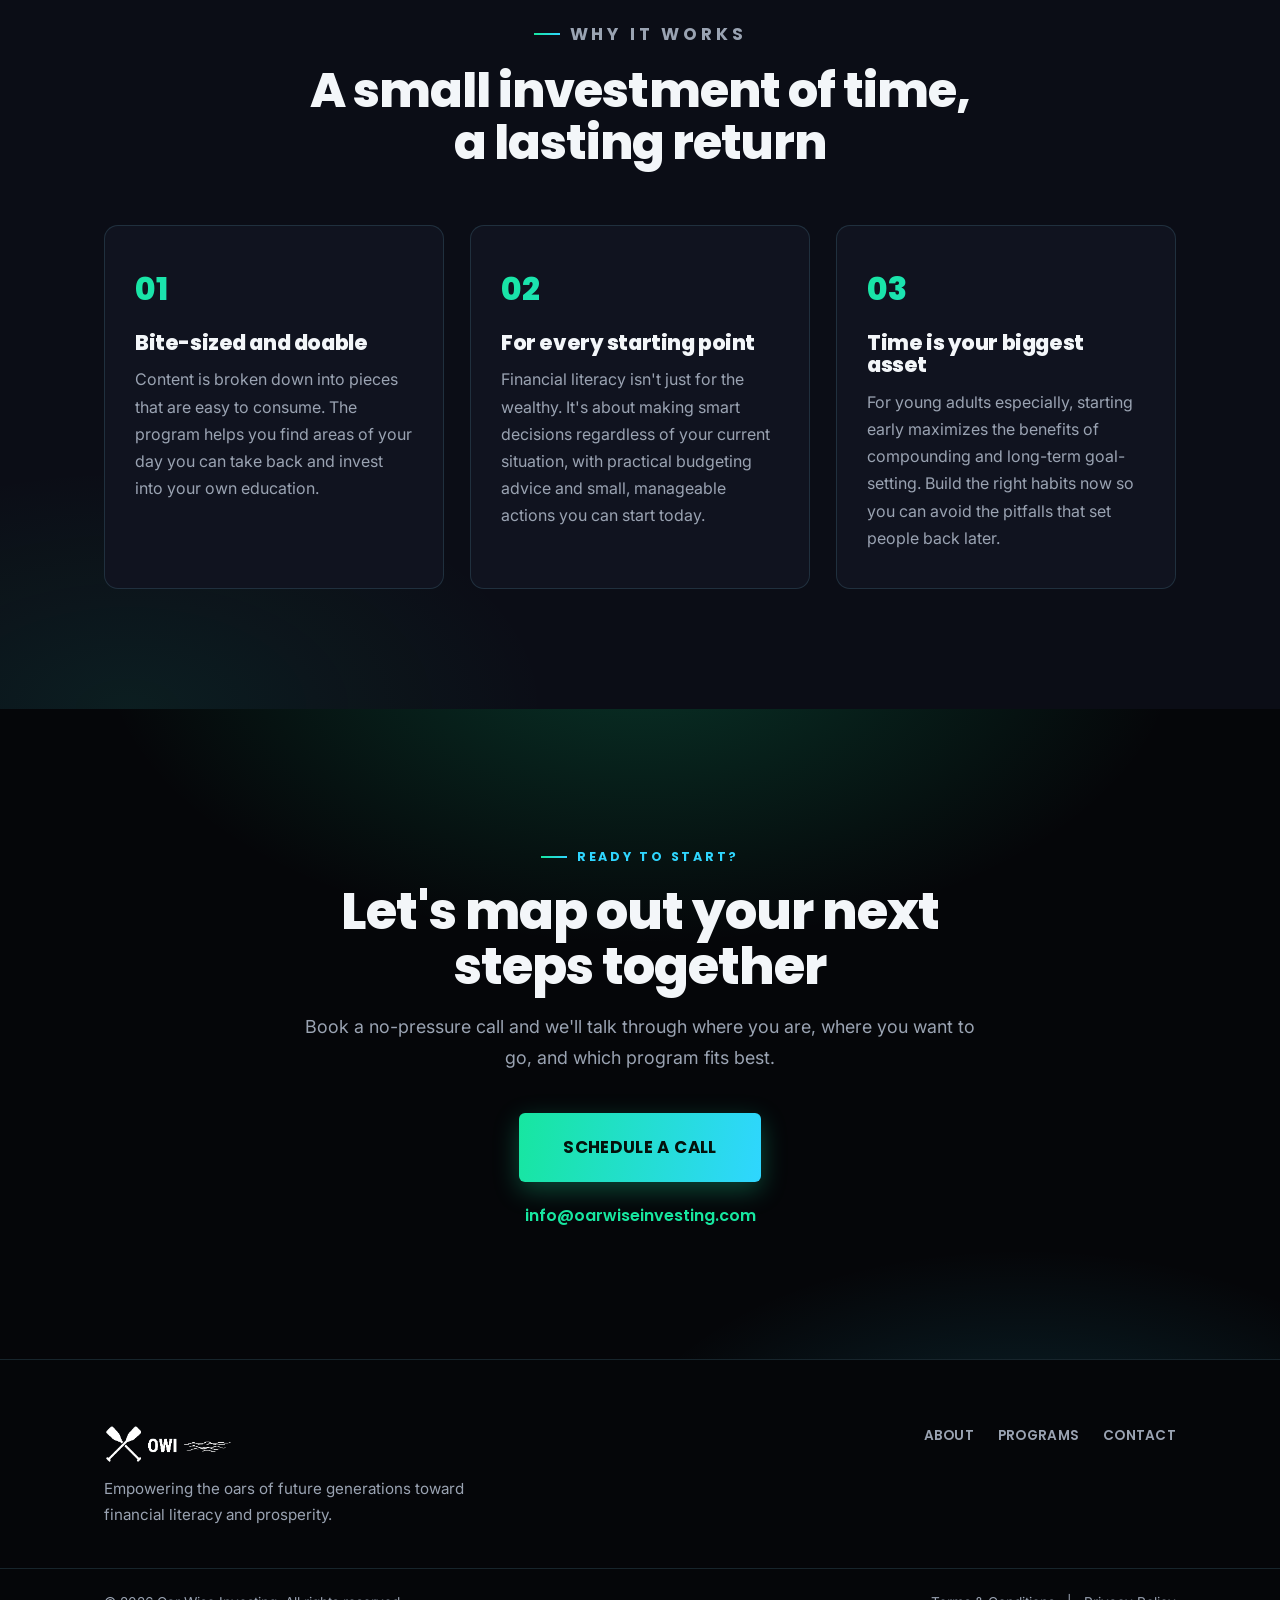
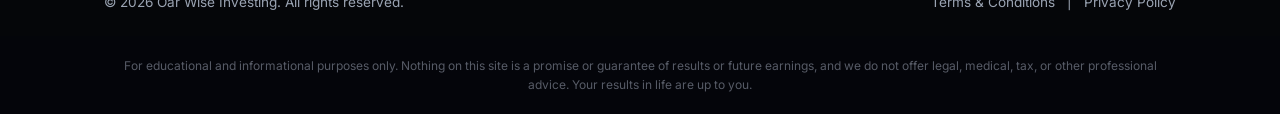
==== commit 33612324: "Promote dark as sole public version (remove theme cross-links); keep light/edgy as reference; add Da" ====
--- a/index-edgy.html
+++ b/index-edgy.html
@@ -251,10 +251,6 @@
                     <a href="#">Terms &amp; Conditions</a>
                     <span aria-hidden="true">|</span>
                     <a href="#">Privacy Policy</a>
-                    <span aria-hidden="true">|</span>
-                    <a href="index.html">Dark</a>
-                    <span aria-hidden="true">|</span>
-                    <a href="index-light.html">Light</a>
                 </p>
             </div>
         </div>
